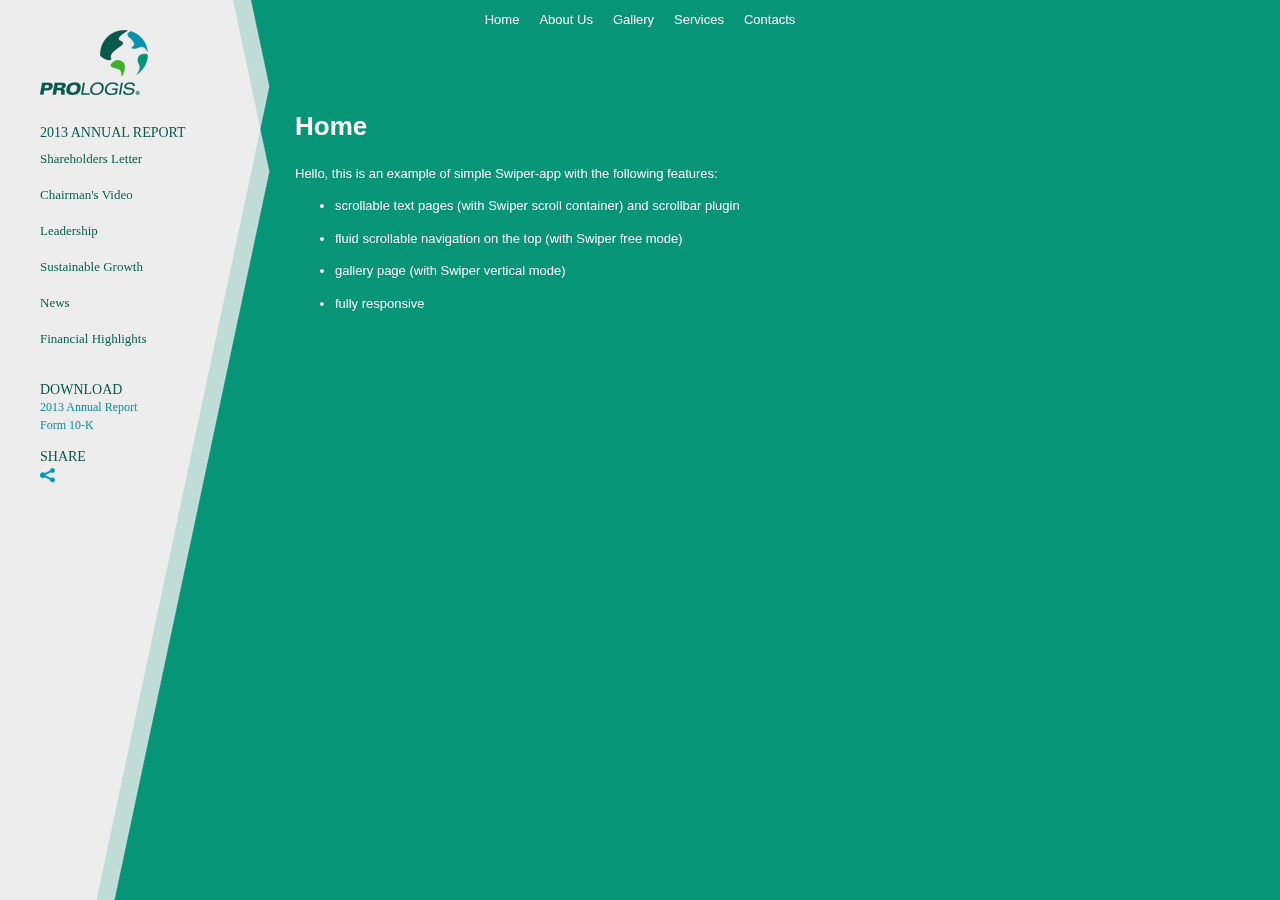
==== growth.html @ 23b3bef1 "modified version 3.24" ====
<!DOCTYPE html PUBLIC "-//W3C//DTD XHTML 1.0 Transitional//EN" "http://www.w3.org/TR/xhtml1/DTD/xhtml1-transitional.dtd">
<html xmlns="http://www.w3.org/1999/xhtml">
<head>
<meta http-equiv="Content-Type" content="text/html; charset=UTF-8" />
<title>PROLOGIS - 2013 Annual Report - Sustainable Growth</title>
<link rel="stylesheet" href="css/mobile.css" type="text/css" media="screen">
	<link rel="stylesheet" href="css/idangerous.swiper.css">
	<link rel="stylesheet" href="css/idangerous.swiper.scrollbar.css">
	<link rel="stylesheet" href="css/normalize.css">
	<link rel="stylesheet" href="css/simple-app.css">
</head>

<body>

<div class="wrapper">    
    <div class="content-area">
   	<div id="nav">
			<ul class="navigation">
				<li data-slide="1">
					<div id="logo">
						<a href="home.html"><img src="img/prologis_logo.png" alt=""></a>
					</div>

				</li>
				<div class="menuheader">
					2013 ANNUAL REPORT
				</div>
				<li data-slide="2">
					<a href="letter.html">Shareholders Letter</a>
				</li>
				<li data-slide="3">
					<a href="video.html">Chairman's Video</a>
				</li>
				<li data-slide="4">
					<a href="leader.html">Leadership</a>
				</li>
				<li data-slide="5">
					<a href="growth.html">Sustainable Growth</a>
				</li>

				<li data-slide="6">
					<a href="news.html">News</a>
				</li>
				<li data-slide="7">
					<a href="fin.html">Financial Highlights</a>
				</li>
				<div class="menuheader top25">
					DOWNLOAD
				</div>
				<div class="download">
					<div>
						<a href="pdf/prologis_2013_annualreport.pdf" target="_blank"><div class="downloadlink"></div>2013 Annual Report</a>
					</div>

					<div>
						<a href="pdf/10k_PROLOGIS_SEC-PLD-1193125-14-70012.pdf" target="_blank"><div class="downloadlink"></div>Form 10-K</a>
					</div>
				</div>
				<div class="menuheader top15">
					SHARE
				</div>
				<div>
			
					<a href="#" data-toggle="popover" data-container="body" data-placement="right" data-tw="https://twitter.com/home?status=http://ar2013.prologisweb.com" data-fb="https://www.facebook.com/sharer/sharer.php?u=http://ar2013.prologisweb.com">
					<div class="share"></div></a>
				</div>
			</ul>
		</div>

  	<div class="swiper-nav swiper-container">
		<div class="swiper-wrapper">
			<div class="swiper-slide"><span>Home</span></div>
			<div class="swiper-slide"><span>About Us</span></div>
			<div class="swiper-slide"><span>Gallery</span></div>
			<div class="swiper-slide"><span>Services</span></div>
			<div class="swiper-slide"><span>Contacts</span></div>
		</div>
	</div>
	<div class="swiper-pages swiper-container">
		<div class="swiper-wrapper">
			<div class="swiper-slide">
				<div class="swiper-container scroll-container">
					<div class="swiper-scrollbar"></div>
					<div class="swiper-wrapper">
						<div class="swiper-slide">
							<div class="page-inner">
								<h1>Home</h1>
								<p>Hello, this is an example of simple Swiper-app with the following features:</p>
								<ul>
									<li>
										<p>scrollable text pages (with Swiper scroll container) and scrollbar plugin</p>
									</li>
									<li>
										<p>fluid scrollable navigation on the top (with Swiper free mode)</p>
									</li>
									<li>
										<p>gallery page (with Swiper vertical mode)</p>
									</li>
									<li>
										<p>fully responsive</p>
									</li>
								</ul>
							</div>
						</div>
					</div>
				</div>
			</div>
			<div class="swiper-slide">
				<div class="swiper-container scroll-container">
					<div class="swiper-scrollbar"></div>
					<div class="swiper-wrapper">
						<div class="swiper-slide">
							<div class="page-inner">
								<h1>About Us</h1>
								<p>Lorem ipsum dolor sit amet, consectetur adipisicing elit. Exercitationem, aliquid dolor quidem harum hic dolore et temporibus quisquam alias ratione nisi ex laboriosam esse nesciunt neque sed quis deleniti maxime.</p>
								<p>Omnis explicabo dicta cupiditate sed minus ipsa laborum aliquid nisi. Ad, consectetur, maiores, culpa quos aliquid atque saepe libero laborum facilis dignissimos consequuntur repellendus inventore totam alias fuga explicabo repudiandae.</p>
								<p>Voluptatibus, est, dignissimos, blanditiis perspiciatis expedita totam reprehenderit voluptates quod impedit autem quam repudiandae iusto libero officia quo ad ullam voluptatum distinctio aperiam nulla dolorem! Cupiditate soluta aut aliquid ipsum!</p>
								<p>Harum, facere, quisquam dignissimos dolorem a ex velit amet ad architecto quos adipisci labore sint nulla. Cum, veniam, molestias, excepturi amet consequuntur vel nobis sed minima officia architecto in vitae.</p>
								<p>Iure, perferendis, porro error sint nisi quo libero laudantium repudiandae architecto sunt itaque accusamus ipsum quas voluptatum iusto modi facere culpa. Culpa, eaque nisi praesentium aspernatur natus distinctio ad nostrum.</p>
								<p>Unde, tenetur porro atque eaque quae repellendus dignissimos doloremque neque quia nulla fugiat quis adipisci rem recusandae eos voluptatem sunt velit natus. Ipsam, facilis molestias animi laboriosam fuga repellat iste.</p>
								<p>Consequuntur, cupiditate, fugiat similique repellat voluptates possimus saepe dolorum rem blanditiis illum! Ducimus, pariatur consequatur nobis neque deleniti quaerat omnis! Quaerat, inventore alias veniam vero repudiandae praesentium necessitatibus reprehenderit sit!</p>
								<p>Illo, nam qui ipsum aperiam possimus similique eaque officia error consectetur omnis nostrum consequuntur dicta libero aspernatur repudiandae. Quos, odit nemo atque et id error excepturi inventore eum. Quia, sequi?</p>
								<p>Nemo, doloribus, consectetur enim sunt cumque quia tenetur fugiat atque repellendus perferendis suscipit quasi ratione repellat deserunt in fuga iste. Et, nobis corporis nemo quo atque at neque consequatur tenetur?</p>
								<p>Nisi, odit, quisquam recusandae aspernatur officia facilis saepe repellendus iusto minima maiores ratione sint nihil esse. Consequatur, alias, labore nam voluptate sequi doloremque nobis quisquam earum eligendi impedit eveniet dolore.</p>
							</div>
						</div>
					</div>
				</div>
			</div>
			<div class="swiper-slide">
				<div class="swiper-container swiper-gallery">
					<div class="swiper-scrollbar"></div>
					<div class="swiper-wrapper">
						<div class="swiper-slide"><img src="img/gallery-2.jpg" height="684" width="1024" alt=""></div>
						<div class="swiper-slide"><img src="img/gallery-3.jpg" height="800" width="532" alt=""></div>
						<div class="swiper-slide"><img src="img/gallery-4.jpg" height="800" width="532" alt=""></div>
						<div class="swiper-slide"><img src="img/gallery-5.jpg" height="684" width="1024" alt=""></div>
					</div>
				</div>
			</div>
			<div class="swiper-slide">
				<div class="swiper-container scroll-container">
					<div class="swiper-scrollbar"></div>
					<div class="swiper-wrapper">
						<div class="swiper-slide">
							<div class="page-inner">
								<h1>Services</h1>
								<p>Lorem ipsum dolor sit amet, consectetur adipisicing elit. Exercitationem, aliquid dolor quidem harum hic dolore et temporibus quisquam alias ratione nisi ex laboriosam esse nesciunt neque sed quis deleniti maxime.</p>
								<p>Omnis explicabo dicta cupiditate sed minus ipsa laborum aliquid nisi. Ad, consectetur, maiores, culpa quos aliquid atque saepe libero laborum facilis dignissimos consequuntur repellendus inventore totam alias fuga explicabo repudiandae.</p>
								<p>Voluptatibus, est, dignissimos, blanditiis perspiciatis expedita totam reprehenderit voluptates quod impedit autem quam repudiandae iusto libero officia quo ad ullam voluptatum distinctio aperiam nulla dolorem! Cupiditate soluta aut aliquid ipsum!</p>
								<p>Lorem ipsum dolor sit amet, consectetur adipisicing elit. Exercitationem, aliquid dolor quidem harum hic dolore et temporibus quisquam alias ratione nisi ex laboriosam esse nesciunt neque sed quis deleniti maxime.</p>
								<p>Omnis explicabo dicta cupiditate sed minus ipsa laborum aliquid nisi. Ad, consectetur, maiores, culpa quos aliquid atque saepe libero laborum facilis dignissimos consequuntur repellendus inventore totam alias fuga explicabo repudiandae.</p>
								<p>Voluptatibus, est, dignissimos, blanditiis perspiciatis expedita totam reprehenderit voluptates quod impedit autem quam repudiandae iusto libero officia quo ad ullam voluptatum distinctio aperiam nulla dolorem! Cupiditate soluta aut aliquid ipsum!</p>
							</div>
						</div>
					</div>
				</div>
			</div>
			<div class="swiper-slide">
				<div class="swiper-container scroll-container">
					<div class="swiper-scrollbar"></div>
					<div class="swiper-wrapper">
						<div class="swiper-slide">
							<div class="page-inner">
								<h1>Contacts</h1>
								<p>You can contact us using the following contacts form:</p>
								<form action="">
									<p><input type="text" name="first" placeholder="First Name..." id=""></p>	
									<p><input type="text" name="last" placeholder="Last Name..." id=""></p>	
									<p><input type="text" name="subject" placeholder="Subject..." id=""></p>	
									<p><textarea name="message" placeholder="Your message..." cols="30" rows="10"></textarea></p>
									<p><input type="submit" value="Send"></p>
								</form>
								
							</div>
						</div>
					</div>
				</div>
			</div>
		</div>
	</div>
	<script src="js/jquery.min.js"></script>
	<!-- Don't forget to get the latest Swiper and scrollbar version here-->
	<script src="js/idangerous.swiper-2.0.min.js"></script>
	<script src="js/idangerous.swiper.scrollbar-2.0.js"></script>
	<script src="js/simple-app.js"></script>


<!-- JS Scripts -->

  <!--[if (gte IE 6)&(lte IE 8)]>
    <style>
      /* oldIE doesn't support "opacity", lets help by using visibility */ 

      .gallery .control-operator:target ~ .item { visibility: none; }
      .gallery .control-operator:target + .item { visibility: visible; }
    </style>
    
<script src="http://ajax.googleapis.com/ajax/libs/jquery/1.7.2/jquery.min.js"></script>
    <script src="js/jquery-extra-selectors.js"></script>
    <script src="js/selectivizr.js"></script>
  <![endif]-->

</body>
</html>
---- css/mobile.css ----
@font-face {
  font-family: "Univers LT W01 45 Light";
  src: url("fonts/2b61512c-069e-4111-bb23-9a918f94a74d.eot?#iefix");
  src: url("fonts/2b61512c-069e-4111-bb23-9a918f94a74d.eot?#iefix") format("eot"), url("fonts/ecf89914-1896-43f6-a0a0-fe733d1db6e7.woff") format("woff"), url("fonts/7628f343-8c36-4707-9559-8feb86c0462f.ttf") format("truetype"), url("fonts/11b816e7-d678-48dd-bc75-560de9c19049.svg#11b816e7-d678-48dd-bc75-560de9c19049") format("svg");
}

@font-face {
  font-family: "Univers LT W01 55 Roman";
  src: url("fonts/b5c30ea8-0700-4fd2-aa12-cc45074693a9.eot?#iefix");
  src: url("fonts/b5c30ea8-0700-4fd2-aa12-cc45074693a9.eot?#iefix") format("eot"), url("fonts/7b95cb9a-a288-4405-97a0-13095f56a903.woff") format("woff"), url("fonts/c7481806-4ea4-40db-a623-7bc352bbbe43.ttf") format("truetype"), url("fonts/ac8280da-3de5-456d-bd77-8f01665452a9.svg#ac8280da-3de5-456d-bd77-8f01665452a9") format("svg");
}

@font-face {
  font-family: "Univers LT W01 65 Bold";
  src: url("fonts/db1c462f-8890-4a11-9de5-36872279e20a.eot?#iefix");
  src: url("fonts/db1c462f-8890-4a11-9de5-36872279e20a.eot?#iefix") format("eot"), url("fonts/b993da84-c1f6-474a-8f00-8aa797b3de8f.woff") format("woff"), url("fonts/58403ef6-4c15-4280-b4b6-9acf50804f4f.ttf") format("truetype"), url("fonts/9178e351-95c5-4913-9eeb-fd0645a18c2d.svg#9178e351-95c5-4913-9eeb-fd0645a18c2d") format("svg");
}


html {
  font-family: "Univers LT W01 45 Light";
    font-size: 14px;
    line-height: 20px;
    color: #08584C;
}

body {
  background-color: #079578;
}

a,
a:visited {
  color: #08584C;
  font-family: "Univers LT W01 65 Bold";
  text-decoration: underline;
}

a:hover {
  color: #079578;
}



.header {
  height: 65px;
  width: 580px;
  position: relative;
  margin-bottom: 50px;
}

.header-right {
  position: absolute;
  right: 0;
  text-align: right;
  top: 50px;
}

.linkbox {
  display: inline-block;
  font-size: 18px;
  padding: 40px 0 10px 20px;
  height: 50px;
  width: 235px;
}

.firefox-link:hover,
.chrome-link:hover {
  background-color: #CACACA;
  color: #08584C;
}

/* Navigation */
.menu {
  /* position: fixed;*/
  overflow: hidden;
  /*left: 0px;*/
  top: 0px;
  height: auto;
  z-index: 100;
  display: block;
  margin: 0;
  padding: 0;
}

#logo {
  margin: 30px 0;
  width: 50%;
  height: auto;
}

#nav {
  /*text-align: left;
  margin: 30px 0 0 0;*/
  left: 0px;
  background-color: #eeeeee;
  bottom: 0px;
  margin: 0px;
  float: left;
  position: absolute;
  max-width: 280px;
  min-width: 280px;
  width: 280px;
}
.navigation {
  list-style: none;
  position: fixed;
  overflow: hidden;
  margin: 0px;
  left: 0px;
  top: 0px;
  bottom: 0px;
  width: 230px;
  height: 1736px;
  background-image: url(../img/nav_bg.png);
  background-position: -580px -215px;
  background-repeat: no-repeat;
  z-index: 100;
  display: block;
  padding: 0px;
  padding-left: 40px;
}

.navigation li {
  position: relative;
  display: block;
  line-height: 36px;
  font-family: "Univers LT W01 45 Light";
  font-weight: normal;
}

.navigation li a {
  color: #08684c;
  text-decoration: none;
}

.navigation li a:hover {
  cursor: pointer;
  color: #0e926d;
  text-decoration: underline;
}

.navigation li a:active {
  cursor: pointer;
  color: #0e926d;
  text-decoration: underline;
}

.navigation .active {
  text-decoration: underline;
  cursor: pointer;
  color: #0e926d !important;
  text-decoration: underline;
}

.menuheader {
  font-size: 14px;
  font-family: "Univers LT W01 65 Bold";
  font: 14px "Univers LT W01 65 Bold";
  color: #08584c;
  font-weight: normal;
}

.menulink a {
  font-size: 18px;
  font-family: "Univers LT W01 55 Roman";
  font: 18px "Univers LT W01 55 Roman";
  font-weight: normal;
}

.menulink a:active {
  font-size: 18px;
  font-family: "Univers LT W01 55 Roman";
  font: 18px "Univers LT W01 55 Roman";
  font-weight: normal;
}


.link a {
  font-size: 14px;
  color: #FFF;
  font-family: "Univers LT W01 65 Bold";
  line-height: 22px;
  font-weight: normal;
}

.link a:hover {
  border-bottom: 1px solid white;
}

.upper {
  text-transform: uppercase;
}


.kerning {
  letter-spacing: 0px;
}


.download a {
  color: #0691b0 !important;
  text-decoration: none;
  font-family: "Univers LT W01 55 Roman";
  font-size: 12px;
  font-weight: normal;
  display: inline-block;
}

.download a:hover {
  color: #0e926d !important;
  text-decoration: none;
  font-family: "Univers LT W01 55 Roman";
  font-size: 12px;
  font-weight: normal;
}

/* DOWNLOAD PADDING */
.top25 {
  padding-top: 25px;
}

/* SHARE PADDING */
.top15 {
  padding-top: 15px;
}

/* SHARE ICON */
.share {
  width: 20px;
  height: 20px;
  background: url(../img/icon_sprite.png) 0px -22px;
  cursor: pointer;
}
/* SHARE HOVER STATE */
.share:hover {
  background: url(../img/icon_sprite.png) -25px -22px;
}

/* FACEBOOK ICON */
.fshare {
  width: 20px;
  height: 20px;
  background: url(../img/icon_sprite.png) 0px 46px;
}

/* TWITTER SHARE ICON */
.tshare {
  width: 20px;
  height: 20px;
  background: url(../img/icon_sprite.png) 0px 20px;
}

/* LEADERSHIP BG IMAGE WRAP */
.iwrap {
  margin-left:15px
  background-image: url(../img/slides/leadership_bg.jpg);
  background-repeat: no-repeat;
  z-index: 200;
}
/* LEADERSHIP UPPERCASE TITLE */
.upper {
  text-transform: uppercase;
}

/* SHAREHOLDER'S LETTER QUOTE */
.letter-quote {
  font-size: 16px;
  color: white;
  font-family: "Univers LT W01 55 Roman";
  line-height: 24px;
  font-weight: normal;
}

/* SHAREHOLDER'S LETTER PARAGRAPH */
.letter-p {
  font-size: 12px;
  color: white;
  font-family: "Univers LT W01 45 Light";
  line-height: 18px;
  font-weight: normal;
}

/* SHAREHOLDER'S SPAN */
.letter-p span {
  font-size: 12px;
  color: white;
  font-family: "Univers LT W01 65 Bold";
  line-height: 18px;
  font-weight: normal;
}

/* SHAREHOLDER'S TITLE */
.letter-title {
  font-size: 16px;
  color: white;
  font-family: "Univers LT W01 65 Bold";
  font-weight: normal;
  margin: 1.33em 0px 0px;
}

/* SHAREHOLDER'S LETTER  */
.letter-lg-p {
  font-size: 14px;
  color: white;
  font-family: "Univers LT W01 55 Roman";
  line-height: 22px;
  font-weight: normal;
}

/* SHAREHOLDER'S LETTER TOP PADDING 40 */
.top40 {
  padding-top: 40px;
}

/* SHAREHOLDER'S LETTER PADDING 25 FOR DEAR SHAREHOLDERS */
.top25 {
  padding-top: 25px;
}
---- css/simple-app.css ----
body,html {
	position: relative;
	height: 100%;
}
body {
	font-family: Helvetica, Arial, sans-serif;
	font-size: 13px;
	line-height: 1.5;
    background-color: #079578;
	color: #fff;
}
.swiper-nav {
	height: 110px;
	width: 100%;
  background-color: #079578;

}
.swiper-nav .swiper-wrapper {
	margin: 0 auto;
}

.navbar-header {color: #fff;
margin-left: 275px;
}

.swiper-nav span {
	cursor: pointer;
	display: block;
	line-height: 40px;
	padding: 0 10px;
	color: #fff;
	text-align: center;

}
.swiper-nav span:active {
	background: #000;
}
.swiper-nav .swiper-slide:first-child span {
	border-left: none;
}
.swiper-nav .swiper-slide:last-child span {
	border-right: none;
}
.swiper-pages {
	height: 100%;
}
.scroll-container {
	height: 100%;
	width: 100%;
}
.scroll-container .swiper-slide {
	width: 100%;
	margin-left: 275px;
	margin-top: -35px
}
.page-inner {
	padding: 15px 20px;
}

#jan10 {
background-image: url(img/slides/news_jan10_bg_lines.jpg) no=repeat;
z-index: 100;
}

input[type="submit"] {
	border-radius: 5px;
	display: block;
	text-align: center;
	padding: 12px 20px;
	font-weight: bold;
	text-decoration: none;
	border:1px solid #000;
	font-size: 16px;
	cursor: pointer;
	box-shadow: 0px 0px 1px rgba(255,255,255,.4) inset, 0px 1px 1px rgba(0,0,0,0.5);
	color: #fff;
	text-shadow: 0px 1px 0px rgba(0,0,0,1);
	width: 100%;
	background-color: #242424;
	background-image: -webkit-gradient(linear, left top, left bottom, from(#242424), to(#070707));
	background-image: -webkit-linear-gradient(top, #242424, #070707);
	background-image:    -moz-linear-gradient(top, #242424, #070707);
	background-image:      -o-linear-gradient(top, #242424, #070707);
	background-image:         linear-gradient(to bottom, #242424, #070707);
}
input[type="submit"]:hover {
	background-color: #282828;
	background-image: -webkit-gradient(linear, left top, left bottom, from(#282828), to(#171717));
	background-image: -webkit-linear-gradient(top, #282828, #171717);
	background-image:    -moz-linear-gradient(top, #282828, #171717);
	background-image:      -o-linear-gradient(top, #282828, #171717);
	background-image:         linear-gradient(to bottom, #282828, #171717);
}
input[type="submit"]:active {
	background: #111;
	box-shadow: 0px 2px 2px rgba(0,0,0,0.4) inset;
}

/* Gallery */
.swiper-gallery {
	width: 100%;
	height: 100%;
}
.swiper-gallery .swiper-slide {
	width: 100%;
	position: relative;
	text-align: center;
}
.swiper-gallery .swiper-slide img {
	opacity: 0.2;
	width: auto;
	height: auto;
	max-width: 100%;
	-webkit-transition: 1000ms;
	-moz-transition: 1000ms;
	-ms-transition: 1000ms;
	-o-transition: 1000ms;
	transition: 1000ms;
	-webkit-transform: translate3d(0,0,0);
	-moz-transform: translate3d(0,0,0);
	-ms-transform: translate3d(0,0,0);
	-o-transform: translate3d(0,0,0);
	transform: translate3d(0,0,0);
}
.swiper-gallery .swiper-slide-visible img {
	opacity: 1;
}

/* Scrollbars */
.swiper-scrollbar {
	position: absolute;
	right: 5px;
	top: 2%;
	width: 5px;
	height: 96%;
	background: rgba(0,0,0,0.2);
	z-index: 10;
}
.swiper-scrollbar-drag {
	height: 100%;
	width: 100%;
	position: relative;
	background: rgba(255,255,255,0.5);
	border-radius: 10px;
}
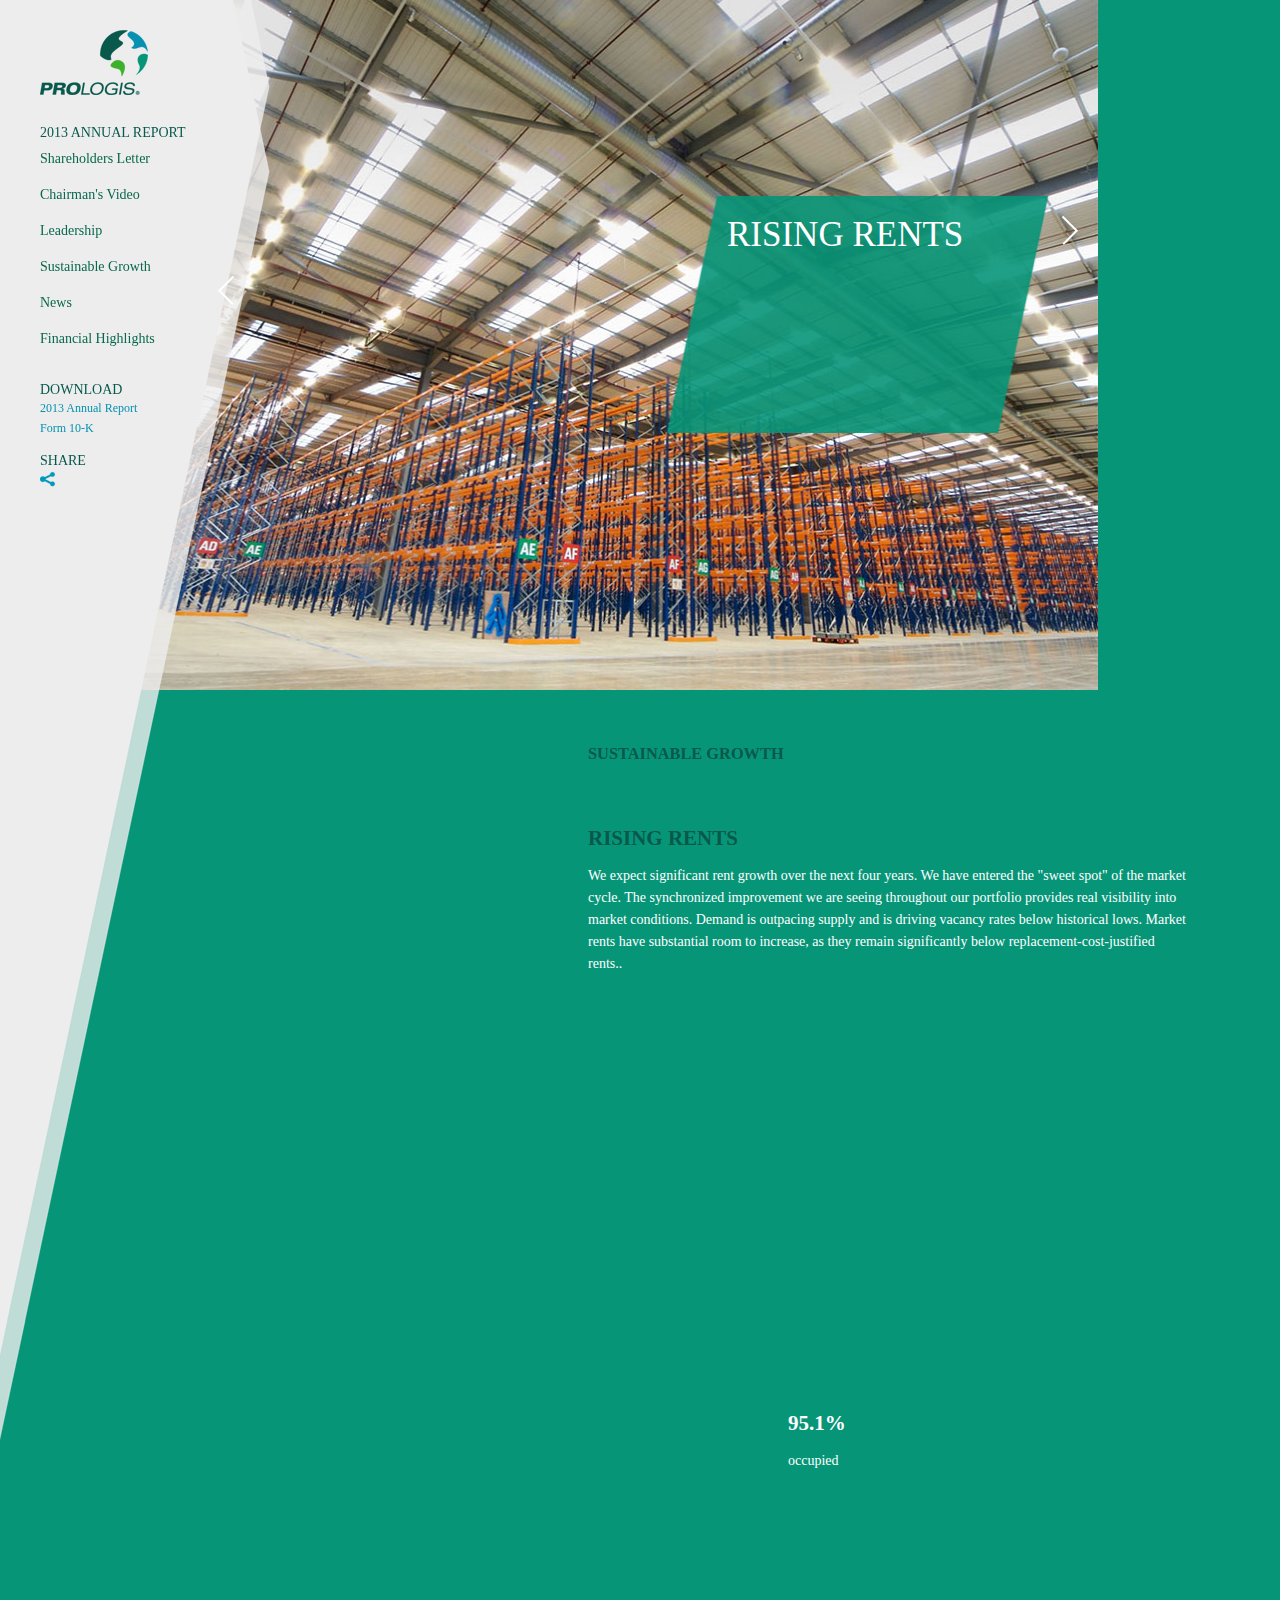
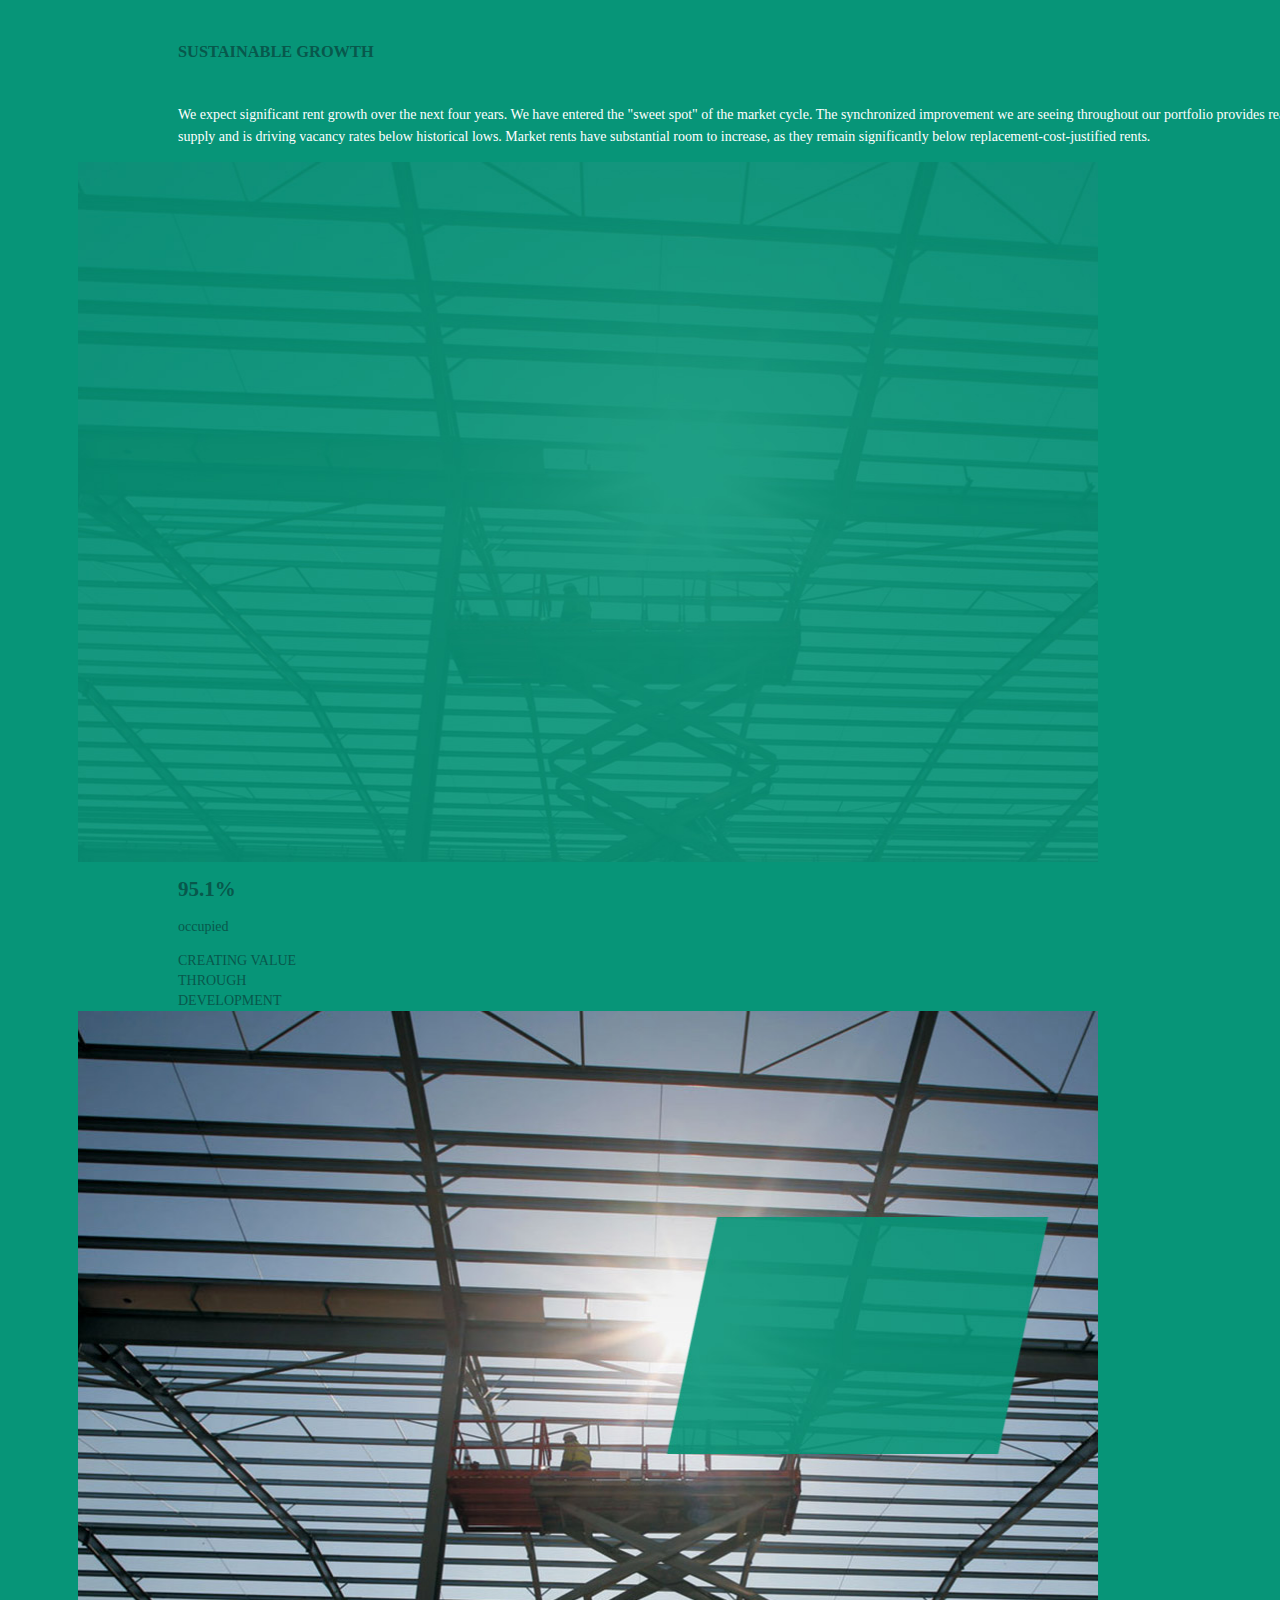
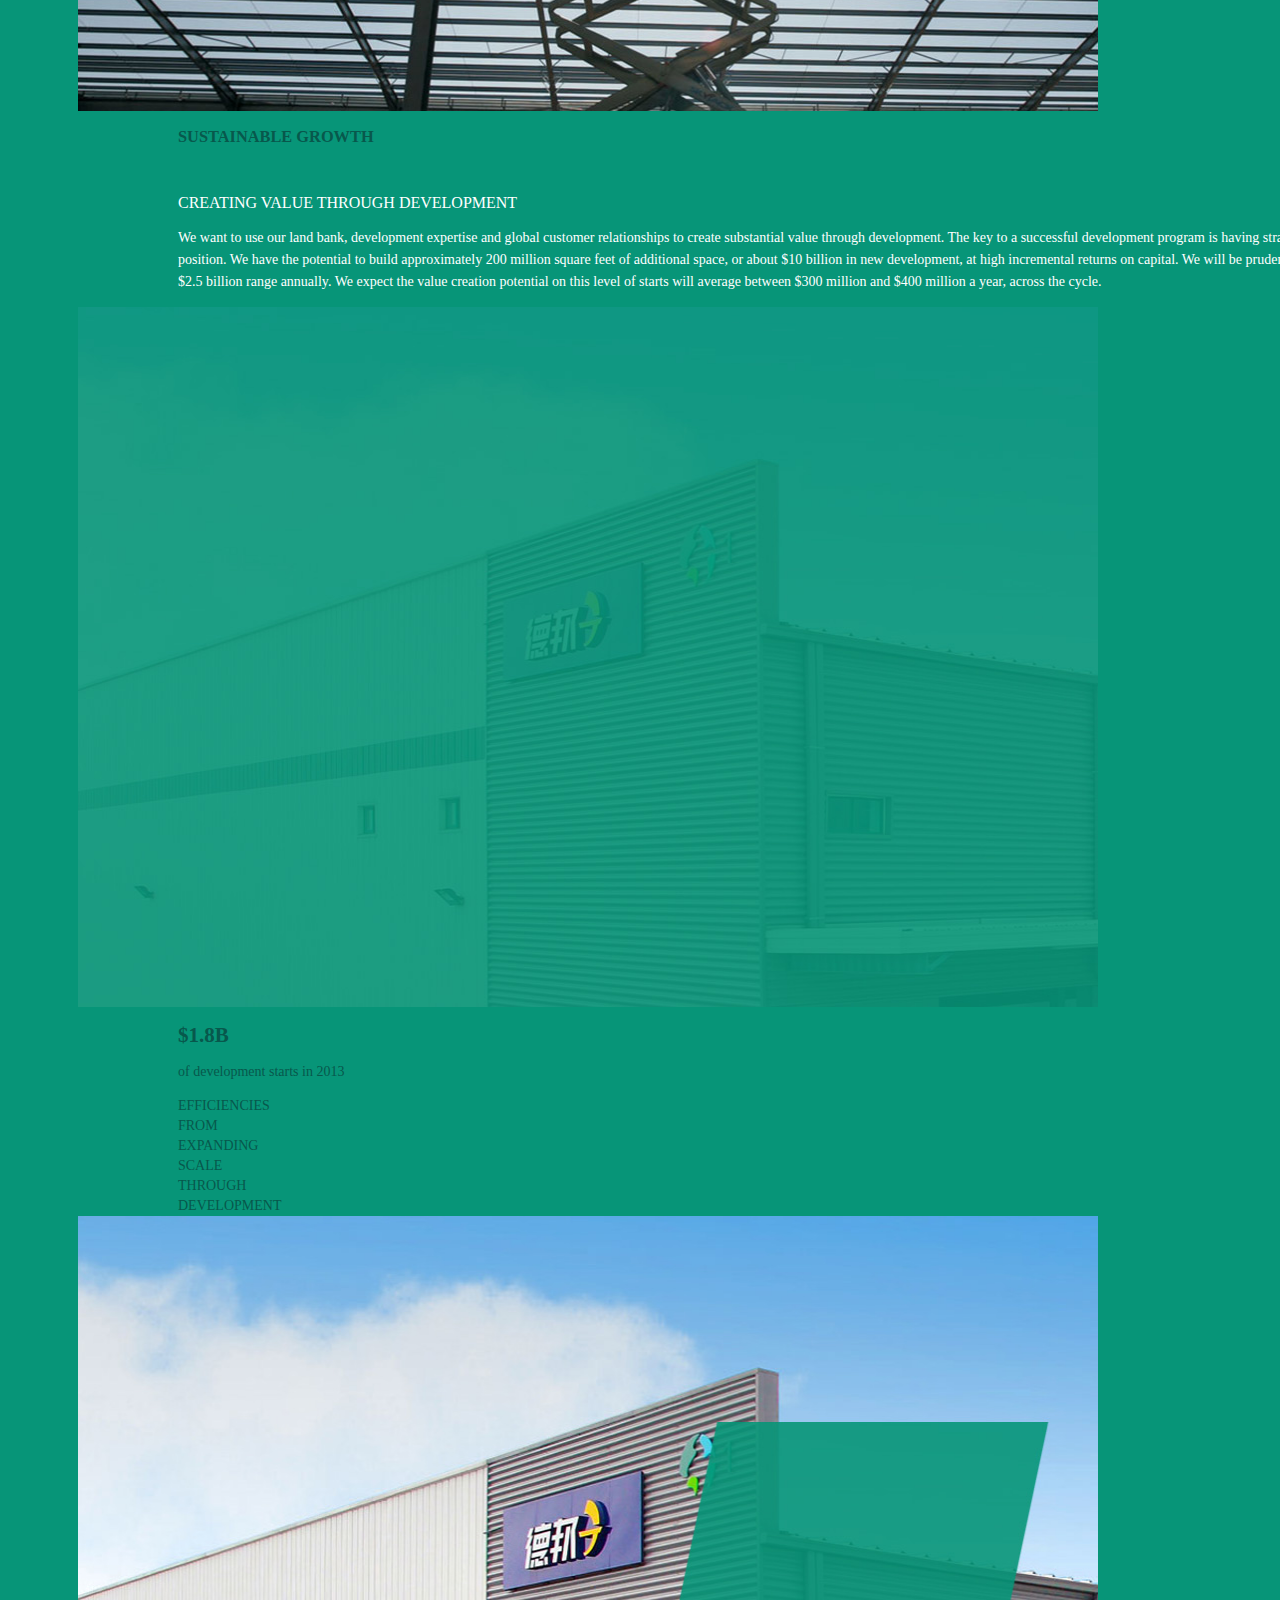
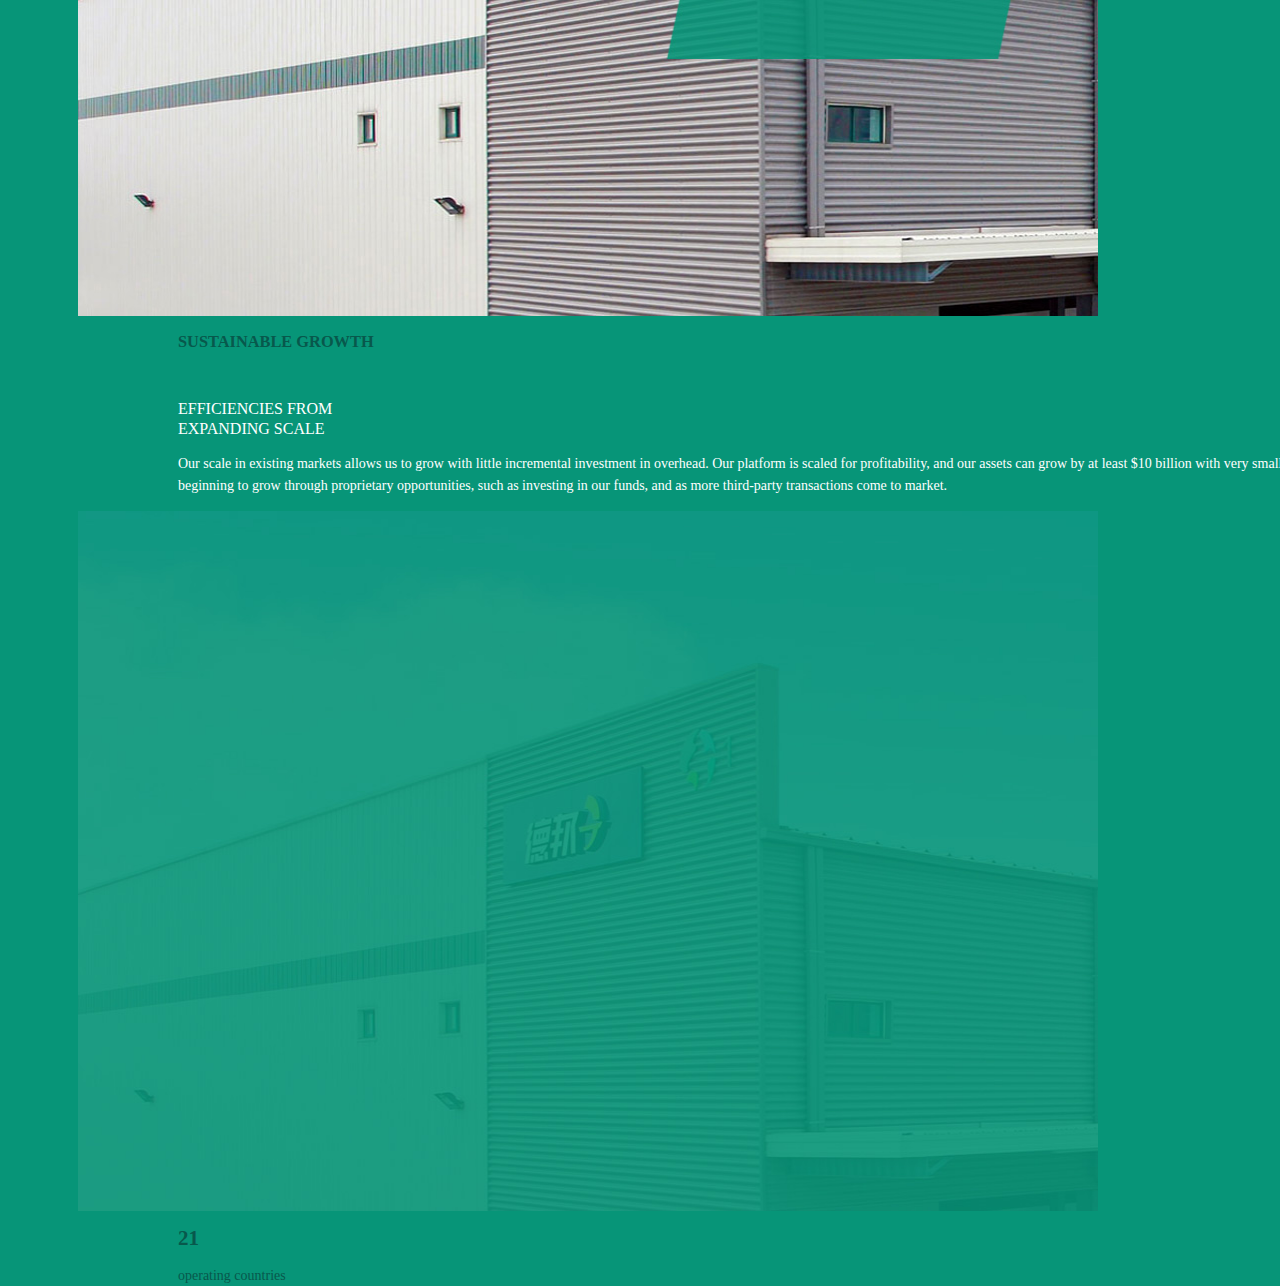
==== commit 1824c4c2: "added spacing and tons of good layout" ====
--- a/growth.html
+++ b/growth.html
@@ -3,14 +3,139 @@
 <head>
 <meta http-equiv="Content-Type" content="text/html; charset=UTF-8" />
 <title>PROLOGIS - 2013 Annual Report - Sustainable Growth</title>
+
+
 <link rel="stylesheet" href="css/mobile.css" type="text/css" media="screen">
-	<link rel="stylesheet" href="css/idangerous.swiper.css">
-	<link rel="stylesheet" href="css/idangerous.swiper.scrollbar.css">
-	<link rel="stylesheet" href="css/normalize.css">
-	<link rel="stylesheet" href="css/simple-app.css">
+<link rel="stylesheet" href="http://www.idangero.us/sliders/swiper/css/idangerous.swiper.css"/>
+
+<style type="text/css">
+@import url("http://fonts.googleapis.com/css?family=Yanone+Kaffeesatz:400,700");
+/* line 55, ../lib/_normalize.scss */
+article,
+aside,
+details,
+figcaption,
+figure,
+footer,
+header,
+hgroup,
+nav,
+section,
+summary {
+  display: block;
+}
+
+
+.letter {
+  width: 1000px;
+  height: 600px;
+  margin: -38px auto;
+  margin-left:170px;
+  position: relative;
+}
+
+.letter img {
+  width: 1020px;
+  height: 700px;
+  margin-left:-100px;
+  z-index: 1;
+}
+
+.growth {
+  width: 600px;
+  height: 600px;
+  padding: 30px 40px;
+  margin: 8px auto;
+  position: relative;
+}
+
+
+.growth-right {
+  width: 200px;
+  height: 200px;
+  padding: 30px 40px;
+  margin: 8px auto;
+  position: relative;
+  color: #fff;
+}
+
+.letter .arrow-left {
+  background: url(img/arrows.png) no-repeat left top;
+  position: absolute;
+  left: 40px;
+  top: 50%;
+  margin-top: -15px;
+  width: 17px;
+  height: 30px;
+  z-index: 9999;
+}
+.letter .arrow-right {
+  background: url(img/arrows.png) no-repeat left bottom;
+  position: absolute;
+  right: 100px;
+  top: 40%;
+  margin-top: -15px;
+  width: 17px;
+  height: 30px;
+  z-index: 9999;
+}
+
+
+
+ .growth1 {
+    position: absolute;
+    right: 147px;
+    top: 41%;
+    margin-top: -15px;
+    width: 320px;
+    padding: 4px;
+    z-index: 120;
+    color: #fff;
+  font-size: 2.5em;
+  z-index: 999;
+  width: 300px;
+  font-family: "Univers LT W01 55 Roman";
+  }
+
+.swiper-container {
+  height: 700px;
+  width: 1420px;
+}
+.content-slide {
+  padding: 20px;
+  color: #fff;
+}
+.title {
+  font-size: 25px;
+  margin-bottom: 10px;
+}
+.pagination {
+  position: absolute;
+  left: 0;
+  text-align: center;
+  bottom:5px;
+  width: 100%;
+}
+.swiper-pagination-switch {
+  display: inline-block;
+  width: 10px;
+  height: 10px;
+  border-radius: 10px;
+  background: #999;
+  box-shadow: 0px 1px 2px #555 inset;
+  margin: 0 3px;
+  cursor: pointer;
+}
+.swiper-active-switch {
+  background: #fff;
+}
+
+</style>F
 </head>
 
 <body>
+
+
 
 <div class="wrapper">    
     <div class="content-area">
@@ -66,124 +191,108 @@
 				</div>
 			</ul>
 		</div>
-
-  	<div class="swiper-nav swiper-container">
-		<div class="swiper-wrapper">
-			<div class="swiper-slide"><span>Home</span></div>
-			<div class="swiper-slide"><span>About Us</span></div>
-			<div class="swiper-slide"><span>Gallery</span></div>
-			<div class="swiper-slide"><span>Services</span></div>
-			<div class="swiper-slide"><span>Contacts</span></div>
-		</div>
-	</div>
-	<div class="swiper-pages swiper-container">
-		<div class="swiper-wrapper">
-			<div class="swiper-slide">
-				<div class="swiper-container scroll-container">
-					<div class="swiper-scrollbar"></div>
-					<div class="swiper-wrapper">
-						<div class="swiper-slide">
-							<div class="page-inner">
-								<h1>Home</h1>
-								<p>Hello, this is an example of simple Swiper-app with the following features:</p>
-								<ul>
-									<li>
-										<p>scrollable text pages (with Swiper scroll container) and scrollbar plugin</p>
-									</li>
-									<li>
-										<p>fluid scrollable navigation on the top (with Swiper free mode)</p>
-									</li>
-									<li>
-										<p>gallery page (with Swiper vertical mode)</p>
-									</li>
-									<li>
-										<p>fully responsive</p>
-									</li>
-								</ul>
-							</div>
-						</div>
-					</div>
-				</div>
-			</div>
-			<div class="swiper-slide">
-				<div class="swiper-container scroll-container">
-					<div class="swiper-scrollbar"></div>
-					<div class="swiper-wrapper">
-						<div class="swiper-slide">
-							<div class="page-inner">
-								<h1>About Us</h1>
-								<p>Lorem ipsum dolor sit amet, consectetur adipisicing elit. Exercitationem, aliquid dolor quidem harum hic dolore et temporibus quisquam alias ratione nisi ex laboriosam esse nesciunt neque sed quis deleniti maxime.</p>
-								<p>Omnis explicabo dicta cupiditate sed minus ipsa laborum aliquid nisi. Ad, consectetur, maiores, culpa quos aliquid atque saepe libero laborum facilis dignissimos consequuntur repellendus inventore totam alias fuga explicabo repudiandae.</p>
-								<p>Voluptatibus, est, dignissimos, blanditiis perspiciatis expedita totam reprehenderit voluptates quod impedit autem quam repudiandae iusto libero officia quo ad ullam voluptatum distinctio aperiam nulla dolorem! Cupiditate soluta aut aliquid ipsum!</p>
-								<p>Harum, facere, quisquam dignissimos dolorem a ex velit amet ad architecto quos adipisci labore sint nulla. Cum, veniam, molestias, excepturi amet consequuntur vel nobis sed minima officia architecto in vitae.</p>
-								<p>Iure, perferendis, porro error sint nisi quo libero laudantium repudiandae architecto sunt itaque accusamus ipsum quas voluptatum iusto modi facere culpa. Culpa, eaque nisi praesentium aspernatur natus distinctio ad nostrum.</p>
-								<p>Unde, tenetur porro atque eaque quae repellendus dignissimos doloremque neque quia nulla fugiat quis adipisci rem recusandae eos voluptatem sunt velit natus. Ipsam, facilis molestias animi laboriosam fuga repellat iste.</p>
-								<p>Consequuntur, cupiditate, fugiat similique repellat voluptates possimus saepe dolorum rem blanditiis illum! Ducimus, pariatur consequatur nobis neque deleniti quaerat omnis! Quaerat, inventore alias veniam vero repudiandae praesentium necessitatibus reprehenderit sit!</p>
-								<p>Illo, nam qui ipsum aperiam possimus similique eaque officia error consectetur omnis nostrum consequuntur dicta libero aspernatur repudiandae. Quos, odit nemo atque et id error excepturi inventore eum. Quia, sequi?</p>
-								<p>Nemo, doloribus, consectetur enim sunt cumque quia tenetur fugiat atque repellendus perferendis suscipit quasi ratione repellat deserunt in fuga iste. Et, nobis corporis nemo quo atque at neque consequatur tenetur?</p>
-								<p>Nisi, odit, quisquam recusandae aspernatur officia facilis saepe repellendus iusto minima maiores ratione sint nihil esse. Consequatur, alias, labore nam voluptate sequi doloremque nobis quisquam earum eligendi impedit eveniet dolore.</p>
-							</div>
-						</div>
-					</div>
-				</div>
-			</div>
-			<div class="swiper-slide">
-				<div class="swiper-container swiper-gallery">
-					<div class="swiper-scrollbar"></div>
-					<div class="swiper-wrapper">
-						<div class="swiper-slide"><img src="img/gallery-2.jpg" height="684" width="1024" alt=""></div>
-						<div class="swiper-slide"><img src="img/gallery-3.jpg" height="800" width="532" alt=""></div>
-						<div class="swiper-slide"><img src="img/gallery-4.jpg" height="800" width="532" alt=""></div>
-						<div class="swiper-slide"><img src="img/gallery-5.jpg" height="684" width="1024" alt=""></div>
-					</div>
-				</div>
-			</div>
-			<div class="swiper-slide">
-				<div class="swiper-container scroll-container">
-					<div class="swiper-scrollbar"></div>
-					<div class="swiper-wrapper">
-						<div class="swiper-slide">
-							<div class="page-inner">
-								<h1>Services</h1>
-								<p>Lorem ipsum dolor sit amet, consectetur adipisicing elit. Exercitationem, aliquid dolor quidem harum hic dolore et temporibus quisquam alias ratione nisi ex laboriosam esse nesciunt neque sed quis deleniti maxime.</p>
-								<p>Omnis explicabo dicta cupiditate sed minus ipsa laborum aliquid nisi. Ad, consectetur, maiores, culpa quos aliquid atque saepe libero laborum facilis dignissimos consequuntur repellendus inventore totam alias fuga explicabo repudiandae.</p>
-								<p>Voluptatibus, est, dignissimos, blanditiis perspiciatis expedita totam reprehenderit voluptates quod impedit autem quam repudiandae iusto libero officia quo ad ullam voluptatum distinctio aperiam nulla dolorem! Cupiditate soluta aut aliquid ipsum!</p>
-								<p>Lorem ipsum dolor sit amet, consectetur adipisicing elit. Exercitationem, aliquid dolor quidem harum hic dolore et temporibus quisquam alias ratione nisi ex laboriosam esse nesciunt neque sed quis deleniti maxime.</p>
-								<p>Omnis explicabo dicta cupiditate sed minus ipsa laborum aliquid nisi. Ad, consectetur, maiores, culpa quos aliquid atque saepe libero laborum facilis dignissimos consequuntur repellendus inventore totam alias fuga explicabo repudiandae.</p>
-								<p>Voluptatibus, est, dignissimos, blanditiis perspiciatis expedita totam reprehenderit voluptates quod impedit autem quam repudiandae iusto libero officia quo ad ullam voluptatum distinctio aperiam nulla dolorem! Cupiditate soluta aut aliquid ipsum!</p>
-							</div>
-						</div>
-					</div>
-				</div>
-			</div>
-			<div class="swiper-slide">
-				<div class="swiper-container scroll-container">
-					<div class="swiper-scrollbar"></div>
-					<div class="swiper-wrapper">
-						<div class="swiper-slide">
-							<div class="page-inner">
-								<h1>Contacts</h1>
-								<p>You can contact us using the following contacts form:</p>
-								<form action="">
-									<p><input type="text" name="first" placeholder="First Name..." id=""></p>	
-									<p><input type="text" name="last" placeholder="Last Name..." id=""></p>	
-									<p><input type="text" name="subject" placeholder="Subject..." id=""></p>	
-									<p><textarea name="message" placeholder="Your message..." cols="30" rows="10"></textarea></p>
-									<p><input type="submit" value="Send"></p>
-								</form>
-								
-							</div>
-						</div>
-					</div>
-				</div>
-			</div>
-		</div>
-	</div>
-	<script src="js/jquery.min.js"></script>
-	<!-- Don't forget to get the latest Swiper and scrollbar version here-->
-	<script src="js/idangerous.swiper-2.0.min.js"></script>
-	<script src="js/idangerous.swiper.scrollbar-2.0.js"></script>
-	<script src="js/simple-app.js"></script>
+</div>
+<!-- Shareholder Letter Page 1 -->
+
+ <div class="letter">
+
+    <a class="arrow-left" href="#"></a> 
+    <a class="arrow-right" href="#"></a>
+<div class="swiper-container">
+  <div class="swiper-wrapper">
+
+<!--First Growth Slide-->
+<div class="swiper-slide">
+<div class="growth1">RISING RENTS</div>   
+<img src="img/slides/growth_bg1.jpg">
+
+
+    </div> 
+<!--Growth 2 -->
+   <div class="swiper-slide"> 
+   <div class="growth">
+<h3 class="upper">SUSTAINABLE GROWTH</h3>
+<p class="letter-title upper top25">
+<h2>RISING RENTS</h2>
+<p class="letter-lg-p">
+
+We expect significant rent growth over the next four years. We have entered the "sweet spot" of the market cycle. The synchronized improvement we are seeing throughout our portfolio provides real visibility into market conditions. Demand is outpacing supply and is driving vacancy rates below historical lows. Market rents have substantial room to increase, as they remain significantly below replacement-cost-justified rents..</p>
+</div>
+
+  <!--Growth sub 2 -->
+   <div class="growth-right">
+<h2>95.1%</h2>
+<p>occupied</p>
+</div>
+</div>
+   
+
+<!--Growth 3 -->
+<div class="swiper-slide"> 
+<h3 class="upper">Sustainable Growth</h3>
+<p class="letter-lg-p top25">
+We expect significant rent growth over the next four years. We have entered the "sweet spot" of the market cycle. The synchronized improvement we are seeing throughout our portfolio provides real visibility into market conditions. Demand is outpacing supply and is driving vacancy rates below historical lows. Market rents have substantial room to increase, as they remain significantly below replacement-cost-justified rents.</p>
+  <img src="img/slides/growth_bg2_green.jpg">
+
+
+
+<!-- Growth 3 Right sub -->
+<h2>95.1%</h2>
+<p>occupied</p>
+</div>
+<!-- // End -->
+
+
+<!--4th Growth Slide-->
+<div class="swiper-slide">
+<div class="growth2">CREATING VALUE<br> 
+THROUGH <br>
+DEVELOPMENT</div>   
+<img src="img/slides/growth_bg2.jpg">
+</div> 
+
+
+<!-- 5th Growth Slide6 -->		
+<div class="swiper-slide"> 
+<h3 class="upper">SUSTAINABLE GROWTH</h3>
+<p class="letter-title upper top25">
+CREATING VALUE THROUGH DEVELOPMENT</p>
+<p class="letter-lg-p">
+We want to use our land bank, development expertise and global customer relationships to create substantial value through development. The key to a successful development program is having strategic land control. In this regard, we are in an excellent position. We have the potential to build approximately 200 million square feet of additional space, or about $10 billion in new development, at high incremental returns on capital. We will be prudent with our development, with starts averaging in the $2.5 billion range annually. We expect the value creation potential on this level of starts will average between $300 million and $400 million a year, across the cycle.</p>
+  <img src="img/slides/growth_bg3_green.jpg">
+<h2>$1.8B</h2>
+<p>of development starts in 2013</p>
+
+</div>
+
+
+
+<!-- 6th Growth Section-->		
+<div class="swiper-slide">
+<div class="growth2">EFFICIENCIES <br>
+FROM <br>
+EXPANDING <br>
+SCALE<br> 
+THROUGH <br>
+DEVELOPMENT</div>   
+<img src="img/slides/growth_bg3.jpg">
+</div> 
+
+<!-- Growth 7-->
+<div class="swiper-slide"> 
+<h3 class="upper">SUSTAINABLE GROWTH</h3>
+<p class="letter-title upper top25">
+EFFICIENCIES FROM<br> 
+EXPANDING SCALE
+</p>
+<p class="letter-lg-p">
+Our scale in existing markets allows us to grow with little incremental investment in overhead. Our platform is scaled for profitability, and our assets can grow by at least $10 billion with very small additions to G&A. Our acquisition pipeline is beginning to grow through proprietary opportunities, such as investing in our funds, and as more third-party transactions come to market.
+</p>
+  <img src="img/slides/growth_bg3_green.jpg">
+<h2>21</h2>
+<p>operating countries</p>
+</div>
+</div>
 
 
 <!-- JS Scripts -->
@@ -201,5 +310,31 @@
     <script src="js/selectivizr.js"></script>
   <![endif]-->
 
+   <div class="pagination"></div>
+  </div>
+  <script src="http://www.idangero.us/sliders/swiper/js/libs/jquery-1.10.1.min.js"></script>
+  <script src="http://www.idangero.us/sliders/swiper/js/idangerous.swiper.js"></script>
+<script>
+  var mySwiper = new Swiper('.swiper-container',{
+    pagination: '.pagination',
+   speed:1000,
+   autoResize:true,
+    paginationClickable: true,
+      onTouchStart : function() {
+      slideTouched();
+    }
+    
+  })
+ 
+  $('.arrow-left').on('click', function(e){
+    e.preventDefault()
+    mySwiper.swipePrev()
+  })
+  $('.arrow-right').on('click', function(e){
+    e.preventDefault()
+    mySwiper.swipeNext()
+  })
+
+</script>
 </body>
 </html>
